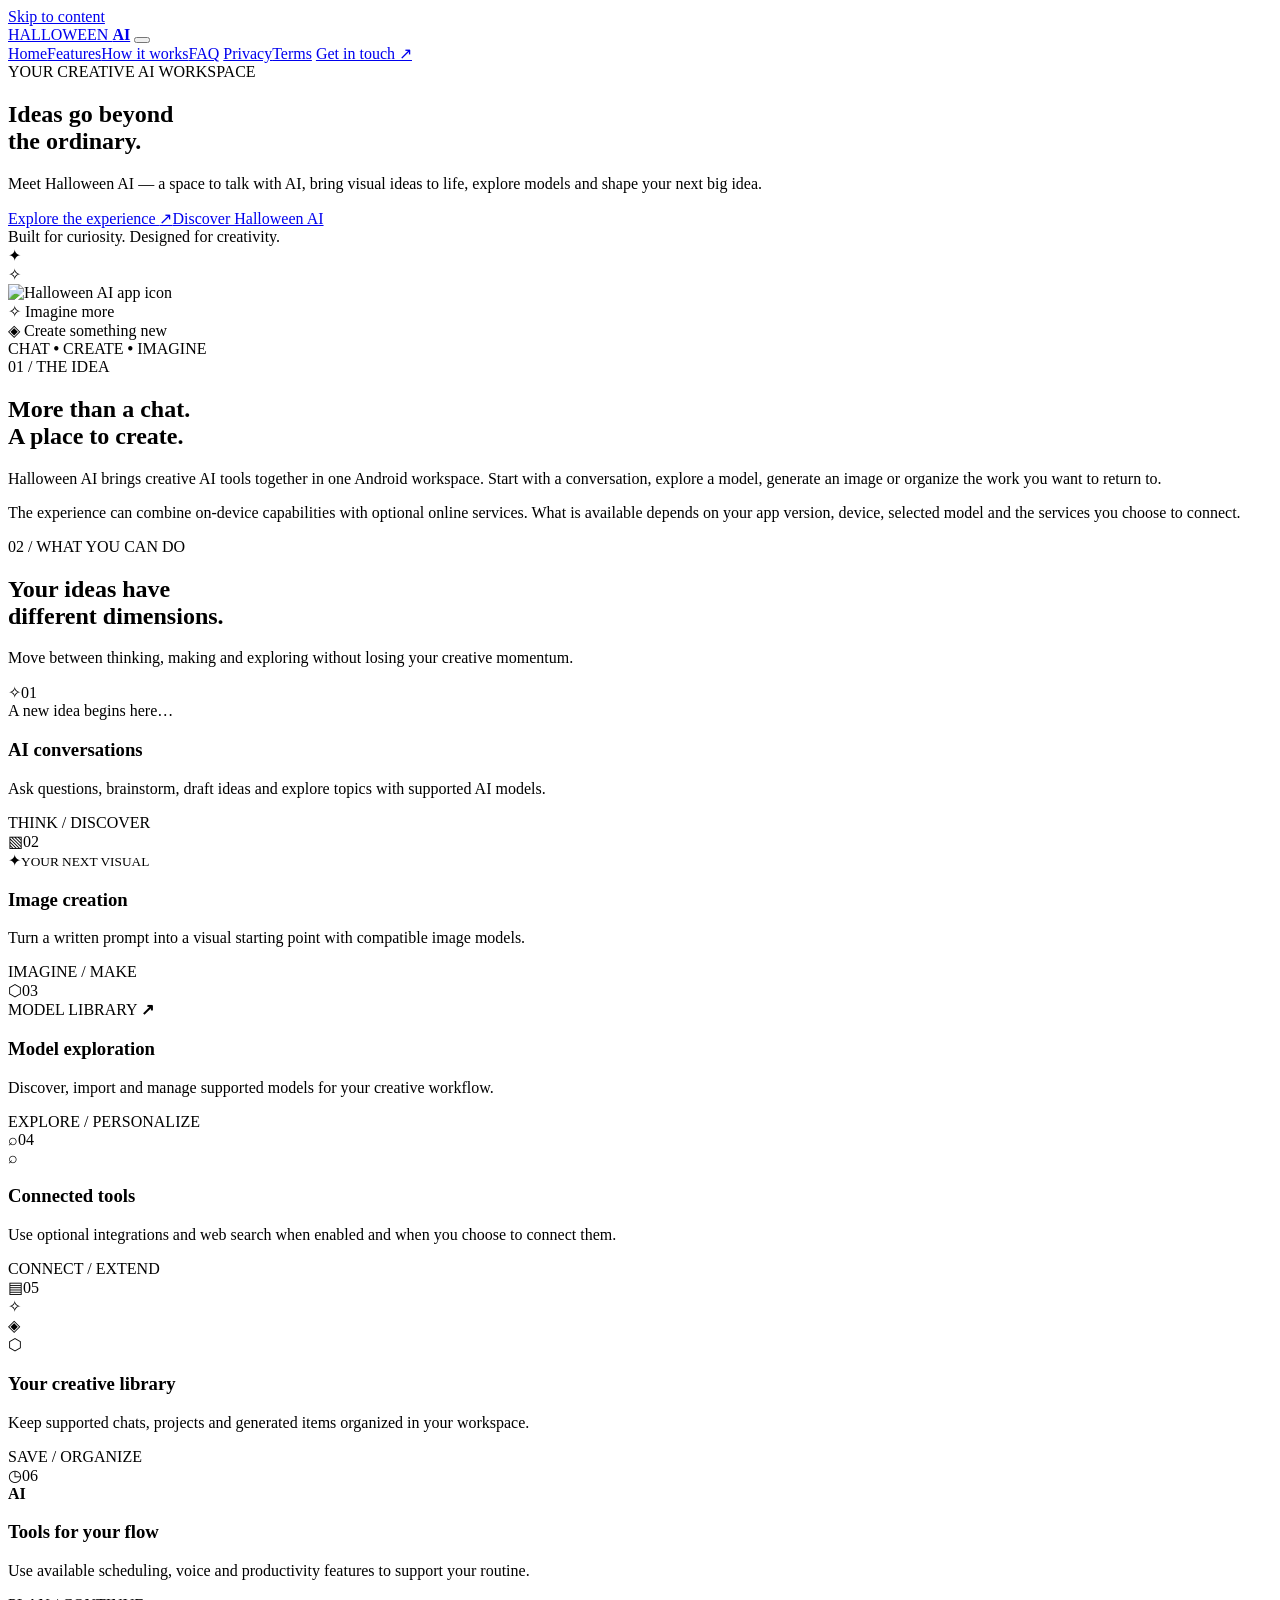
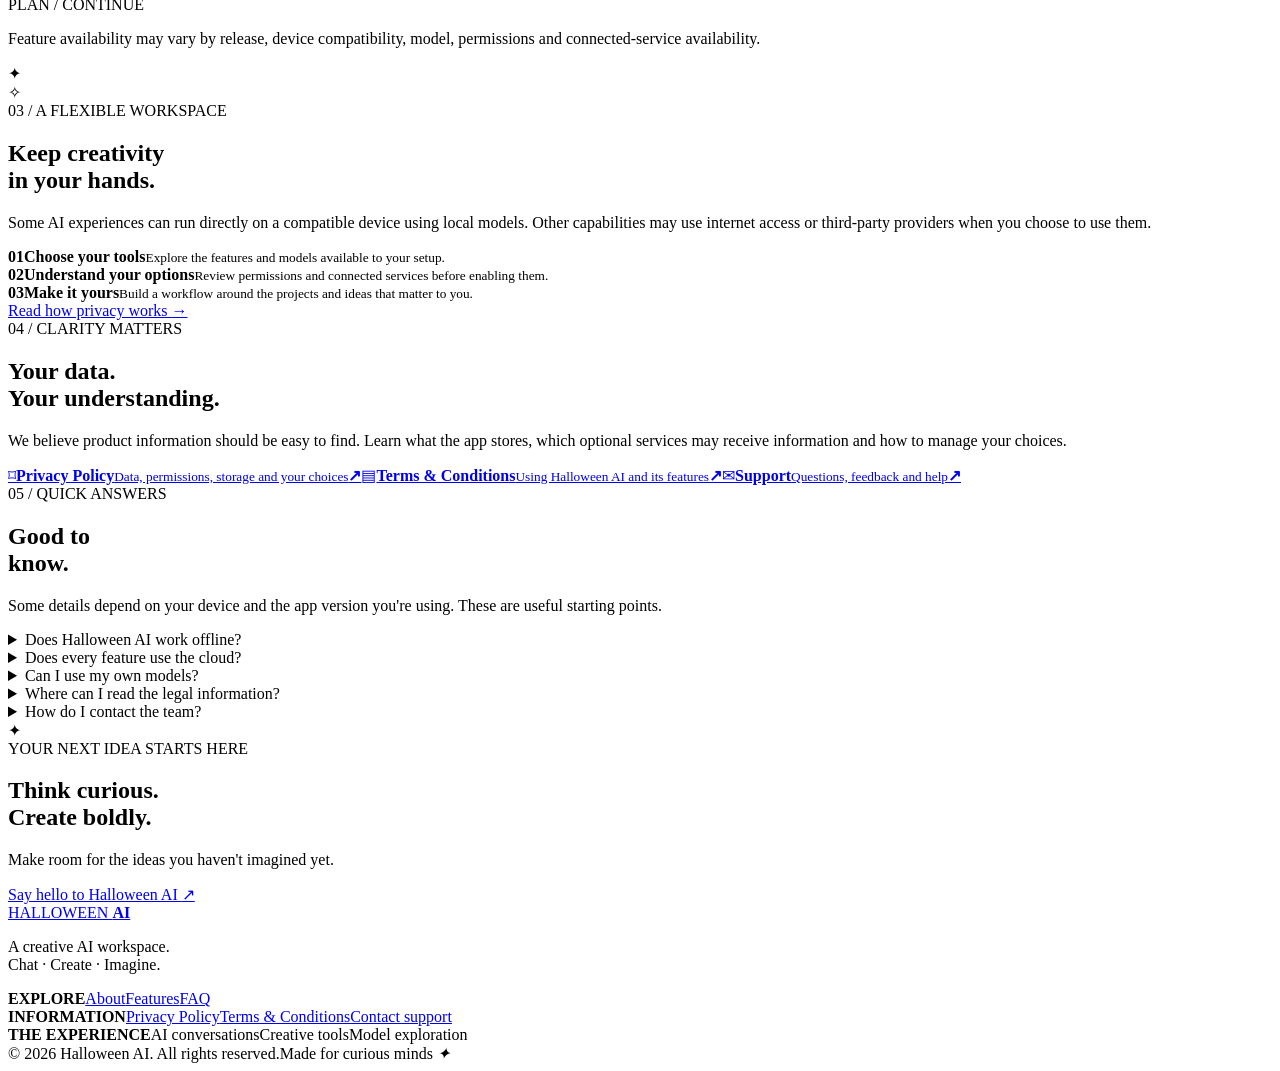
==== index.html @ 9874dac2 "Add files via upload" ====
<!doctype html>
<html lang="en">
<head>
  <meta charset="utf-8"><meta name="viewport" content="width=device-width,initial-scale=1">
  <meta name="theme-color" content="#090807">
  <meta name="description" content="Meet Halloween AI: a creative AI workspace for conversations, image creation, model discovery and optional connected tools.">
  <meta property="og:title" content="Halloween AI — Chat. Create. Imagine.">
  <meta property="og:description" content="One creative space for AI conversations, visual ideas and model exploration.">
  <meta property="og:type" content="website">
  <link rel="icon" type="image/png" href="assets/app-icon.png"><link rel="stylesheet" href="assets/style.css">
  <title>Halloween AI — Chat. Create. Imagine.</title>
</head>
<body>
<a class="skip-link" href="#main">Skip to content</a>
<header class="site-header"><div class="container nav-wrap">
  <a class="brand" href="index.html" aria-label="Halloween AI home"><img src="assets/app-icon.png" alt="" class="brand-icon"><span>HALLOWEEN <b>AI</b></span></a>
  <button class="menu-toggle" aria-expanded="false" aria-controls="site-nav" aria-label="Open navigation"><span></span><span></span><span></span></button>
  <nav class="site-nav" id="site-nav" aria-label="Main navigation">
    <a class="active" href="index.html">Home</a><a href="#features">Features</a><a href="#how-it-works">How it works</a><a href="#faq">FAQ</a>
    <a class="nav-legal" href="privacy-policy.html">Privacy</a><a class="nav-legal" href="terms.html">Terms</a>
    <a class="nav-cta" href="mailto:support.halloweenai@gmail.com?subject=Halloween%20AI%20app%20information">Get in touch <span>↗</span></a>
  </nav>
</div></header>
<main id="main">
  <section class="hero">
    <div class="hero-glow glow-one"></div><div class="hero-glow glow-two"></div><div class="stars" aria-hidden="true"></div>
    <div class="container hero-grid">
      <div class="hero-copy">
        <div class="eyebrow"><i></i> YOUR CREATIVE AI WORKSPACE</div>
        <h1>Ideas go beyond<br><span>the ordinary.</span></h1>
        <p class="hero-lead">Meet Halloween AI — a space to talk with AI, bring visual ideas to life, explore models and shape your next big idea.</p>
        <div class="hero-actions"><a class="button button-primary" href="#features">Explore the experience <span>↗</span></a><a class="button button-quiet" href="#about">Discover Halloween AI</a></div>
        <div class="hero-note"><span class="note-dot"></span> Built for curiosity. Designed for creativity.</div>
      </div>
      <div class="hero-art" aria-label="Halloween AI app identity">
        <div class="orbit orbit-a"></div><div class="orbit orbit-b"></div>
        <div class="moon"></div><div class="bat bat-one">✦</div><div class="bat bat-two">✧</div>
        <div class="app-tile"><img src="assets/app-icon.png" alt="Halloween AI app icon"><div class="tile-glint"></div></div>
        <div class="floating-chip chip-top"><span>✧</span> Imagine more</div>
        <div class="floating-chip chip-bottom"><span>◈</span> Create something new</div>
        <div class="hill hill-back"></div><div class="hill hill-front"></div>
        <div class="art-caption">CHAT <b>•</b> CREATE <b>•</b> IMAGINE</div>
      </div>
    </div>
    <div class="hero-bottom-line"></div>
  </section>

  <section class="intro section-pad" id="about"><div class="container intro-grid">
    <div><div class="section-label">01 / THE IDEA</div><h2>More than a chat.<br><span>A place to create.</span></h2></div>
    <div class="intro-copy"><p>Halloween AI brings creative AI tools together in one Android workspace. Start with a conversation, explore a model, generate an image or organize the work you want to return to.</p><p>The experience can combine on-device capabilities with optional online services. What is available depends on your app version, device, selected model and the services you choose to connect.</p></div>
  </div></section>

  <section class="features section-pad" id="features"><div class="container">
    <div class="section-heading"><div><div class="section-label">02 / WHAT YOU CAN DO</div><h2>Your ideas have<br><span>different dimensions.</span></h2></div><p>Move between thinking, making and exploring without losing your creative momentum.</p></div>
    <div class="feature-grid">
      <article class="feature-card feature-large"><div class="feature-top"><span class="feature-icon">✧</span><span class="feature-index">01</span></div><div class="feature-visual visual-chat"><div class="chat-line short"></div><div class="chat-bubble">A new idea begins here…</div><div class="chat-line medium"></div><div class="chat-line tiny"></div></div><h3>AI conversations</h3><p>Ask questions, brainstorm, draft ideas and explore topics with supported AI models.</p><span class="card-tag">THINK / DISCOVER</span></article>
      <article class="feature-card"><div class="feature-top"><span class="feature-icon">▧</span><span class="feature-index">02</span></div><div class="feature-visual visual-image"><div class="image-frame"><span>✦</span><small>YOUR NEXT VISUAL</small></div></div><h3>Image creation</h3><p>Turn a written prompt into a visual starting point with compatible image models.</p><span class="card-tag">IMAGINE / MAKE</span></article>
      <article class="feature-card"><div class="feature-top"><span class="feature-icon">⬡</span><span class="feature-index">03</span></div><div class="feature-visual visual-model"><div class="model-pill">MODEL LIBRARY <b>↗</b></div><div class="model-bars"><i></i><i></i><i></i></div></div><h3>Model exploration</h3><p>Discover, import and manage supported models for your creative workflow.</p><span class="card-tag">EXPLORE / PERSONALIZE</span></article>
      <article class="feature-card"><div class="feature-top"><span class="feature-icon">⌕</span><span class="feature-index">04</span></div><div class="feature-visual visual-search"><div class="search-orbit">⌕</div><div class="search-rings"></div></div><h3>Connected tools</h3><p>Use optional integrations and web search when enabled and when you choose to connect them.</p><span class="card-tag">CONNECT / EXTEND</span></article>
      <article class="feature-card"><div class="feature-top"><span class="feature-icon">▤</span><span class="feature-index">05</span></div><div class="feature-visual visual-library"><div class="library-card one">✧</div><div class="library-card two">◈</div><div class="library-card three">⬡</div></div><h3>Your creative library</h3><p>Keep supported chats, projects and generated items organized in your workspace.</p><span class="card-tag">SAVE / ORGANIZE</span></article>
      <article class="feature-card"><div class="feature-top"><span class="feature-icon">◷</span><span class="feature-index">06</span></div><div class="feature-visual visual-schedule"><div class="schedule-ring"><b>AI</b><span></span></div><div class="schedule-line"></div></div><h3>Tools for your flow</h3><p>Use available scheduling, voice and productivity features to support your routine.</p><span class="card-tag">PLAN / CONTINUE</span></article>
    </div>
    <p class="fine-print">Feature availability may vary by release, device compatibility, model, permissions and connected-service availability.</p>
  </div></section>

  <section class="philosophy section-pad" id="how-it-works"><div class="container philosophy-grid">
    <div class="philosophy-art"><div class="large-moon"></div><div class="tree tree-left"></div><div class="tree tree-right"></div><div class="castle"><i></i><i></i><i></i><b></b></div><div class="fog"></div><div class="pumpkin pumpkin-a">✦</div><div class="pumpkin pumpkin-b">✧</div></div>
    <div class="philosophy-copy"><div class="section-label">03 / A FLEXIBLE WORKSPACE</div><h2>Keep creativity<br><span>in your hands.</span></h2><p>Some AI experiences can run directly on a compatible device using local models. Other capabilities may use internet access or third-party providers when you choose to use them.</p><div class="principle-list"><div><b>01</b><span><strong>Choose your tools</strong><small>Explore the features and models available to your setup.</small></span></div><div><b>02</b><span><strong>Understand your options</strong><small>Review permissions and connected services before enabling them.</small></span></div><div><b>03</b><span><strong>Make it yours</strong><small>Build a workflow around the projects and ideas that matter to you.</small></span></div></div><a class="text-link" href="privacy-policy.html">Read how privacy works <span>→</span></a></div>
  </div></section>

  <section class="trust section-pad"><div class="container trust-grid"><div><div class="section-label">04 / CLARITY MATTERS</div><h2>Your data.<br><span>Your understanding.</span></h2><p>We believe product information should be easy to find. Learn what the app stores, which optional services may receive information and how to manage your choices.</p></div><div class="trust-links"><a href="privacy-policy.html"><span class="trust-icon">⌑</span><span><b>Privacy Policy</b><small>Data, permissions, storage and your choices</small></span><strong>↗</strong></a><a href="terms.html"><span class="trust-icon">▤</span><span><b>Terms &amp; Conditions</b><small>Using Halloween AI and its features</small></span><strong>↗</strong></a><a href="mailto:support.halloweenai@gmail.com"><span class="trust-icon">✉</span><span><b>Support</b><small>Questions, feedback and help</small></span><strong>↗</strong></a></div></div></section>

  <section class="faq section-pad" id="faq"><div class="container faq-grid"><div><div class="section-label">05 / QUICK ANSWERS</div><h2>Good to<br><span>know.</span></h2><p>Some details depend on your device and the app version you're using. These are useful starting points.</p></div><div class="faq-list">
    <details><summary>Does Halloween AI work offline?</summary><p>Some on-device features can work offline when the required model and files are already available. Online services such as web search, model downloads and connected-account features need an internet connection.</p></details>
    <details><summary>Does every feature use the cloud?</summary><p>No. The app may support on-device processing as well as optional online services. Check the Privacy Policy for details about specific features and their data flows.</p></details>
    <details><summary>Can I use my own models?</summary><p>The app includes model discovery and import capabilities for supported formats. Compatibility, performance and licensing depend on the model and your device.</p></details>
    <details><summary>Where can I read the legal information?</summary><p>Use the Privacy Policy and Terms &amp; Conditions links in the navigation or footer. Both pages are part of this website.</p></details>
    <details><summary>How do I contact the team?</summary><p>Email <a href="mailto:support.halloweenai@gmail.com">support.halloweenai@gmail.com</a> for questions, feedback or support requests.</p></details>
  </div></div></section>

  <section class="closing"><div class="container closing-inner"><div class="closing-orb">✦</div><div class="section-label">YOUR NEXT IDEA STARTS HERE</div><h2>Think curious.<br><span>Create boldly.</span></h2><p>Make room for the ideas you haven't imagined yet.</p><a class="button button-primary" href="mailto:support.halloweenai@gmail.com?subject=Hello%20Halloween%20AI">Say hello to Halloween AI <span>↗</span></a></div></section>
</main>
<footer class="site-footer"><div class="container footer-main"><div class="footer-brand"><a class="brand" href="index.html"><img src="assets/app-icon.png" alt="" class="brand-icon"><span>HALLOWEEN <b>AI</b></span></a><p>A creative AI workspace.<br>Chat · Create · Imagine.</p></div><div class="footer-col"><b>EXPLORE</b><a href="#about">About</a><a href="#features">Features</a><a href="#faq">FAQ</a></div><div class="footer-col"><b>INFORMATION</b><a href="privacy-policy.html">Privacy Policy</a><a href="terms.html">Terms &amp; Conditions</a><a href="mailto:support.halloweenai@gmail.com">Contact support</a></div><div class="footer-col"><b>THE EXPERIENCE</b><span>AI conversations</span><span>Creative tools</span><span>Model exploration</span></div></div><div class="container footer-bottom"><span>© <span id="year">2026</span> Halloween AI. All rights reserved.</span><span>Made for curious minds <i>✦</i></span></div></footer>
<script src="assets/site.js" defer></script>
</body></html>
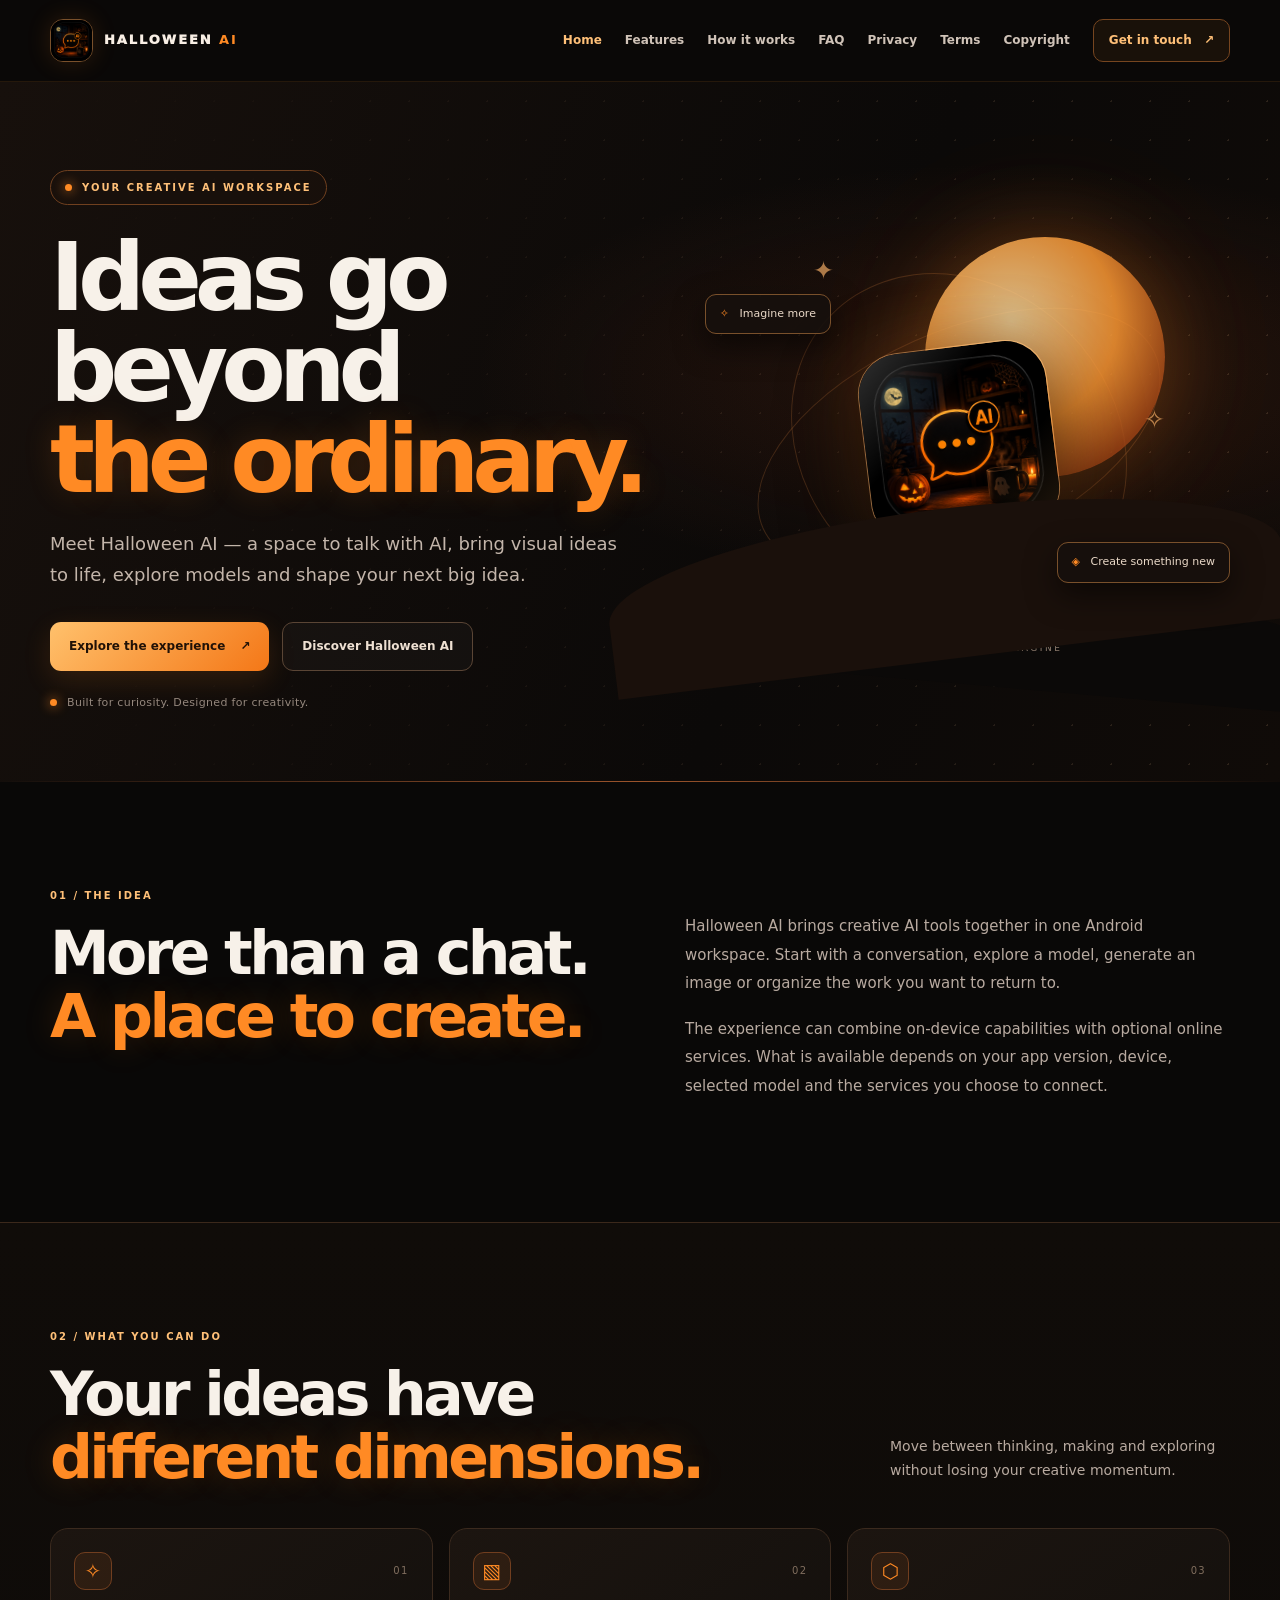
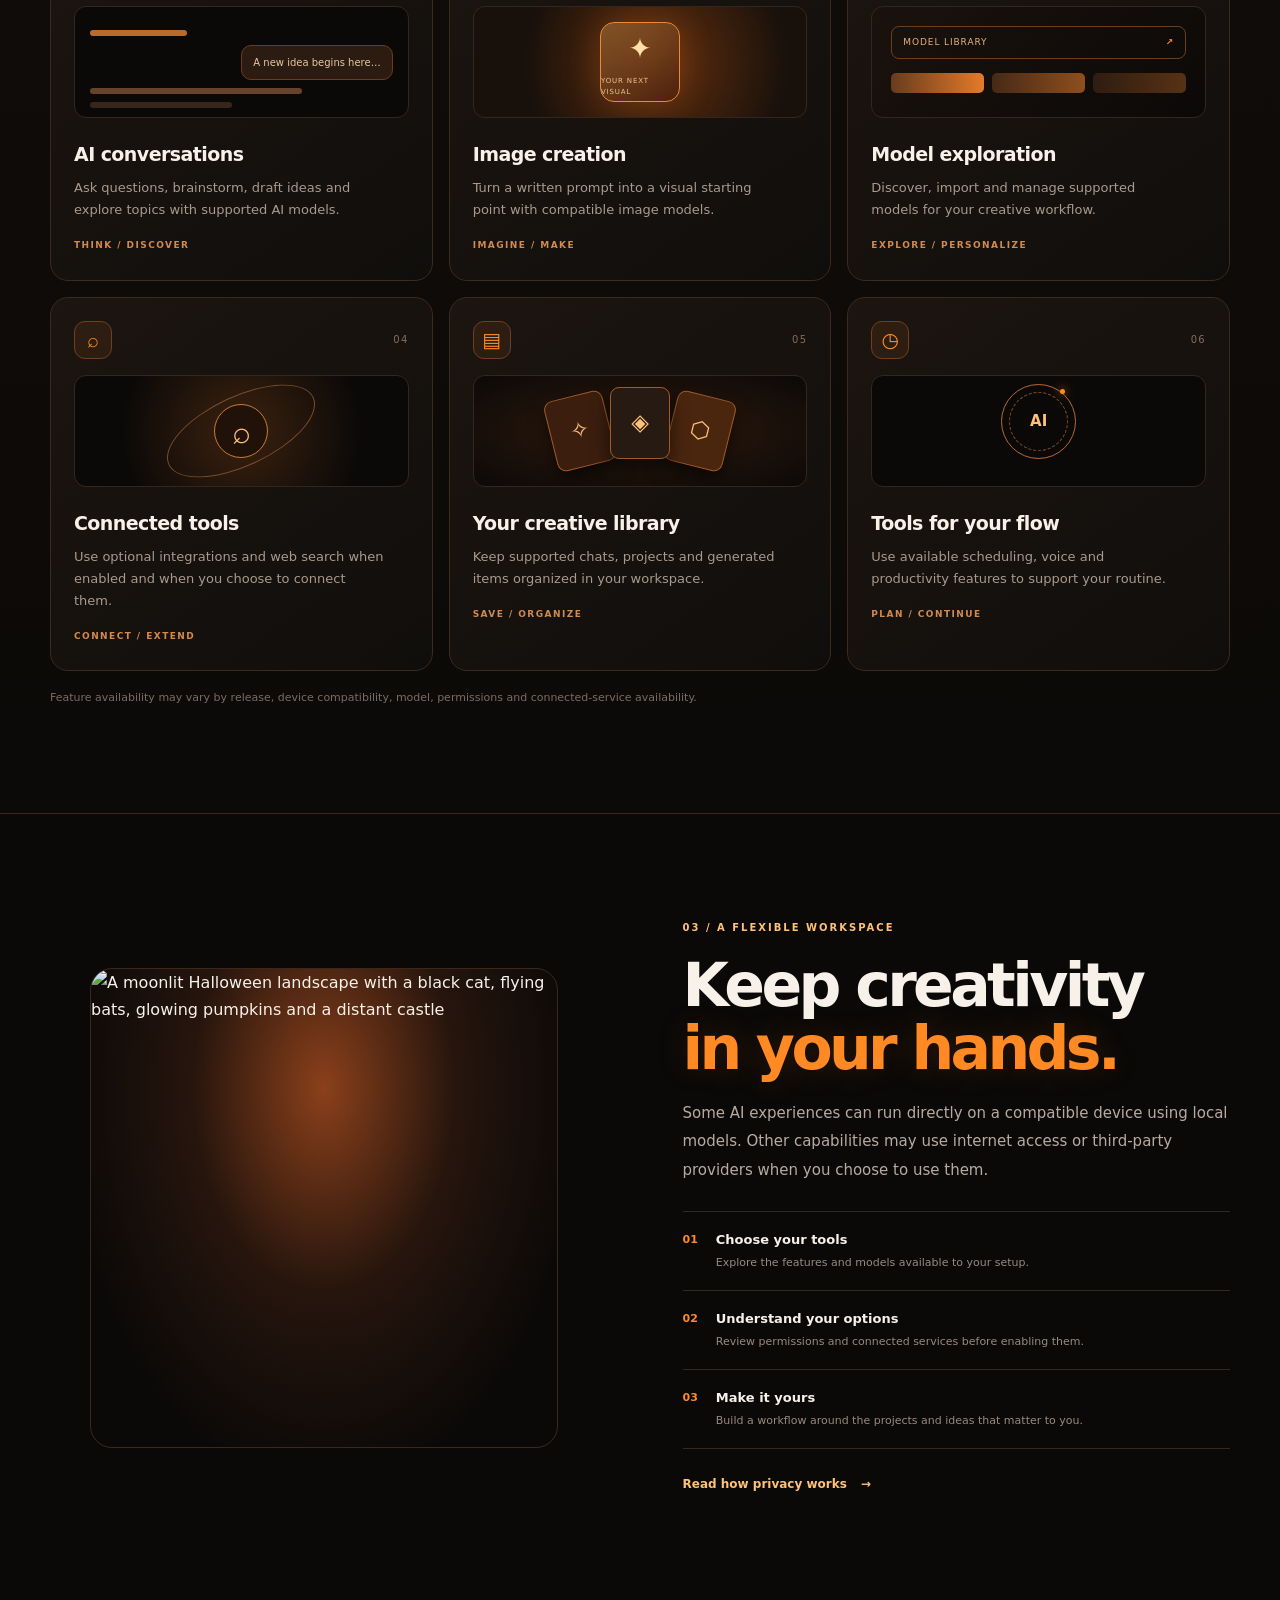
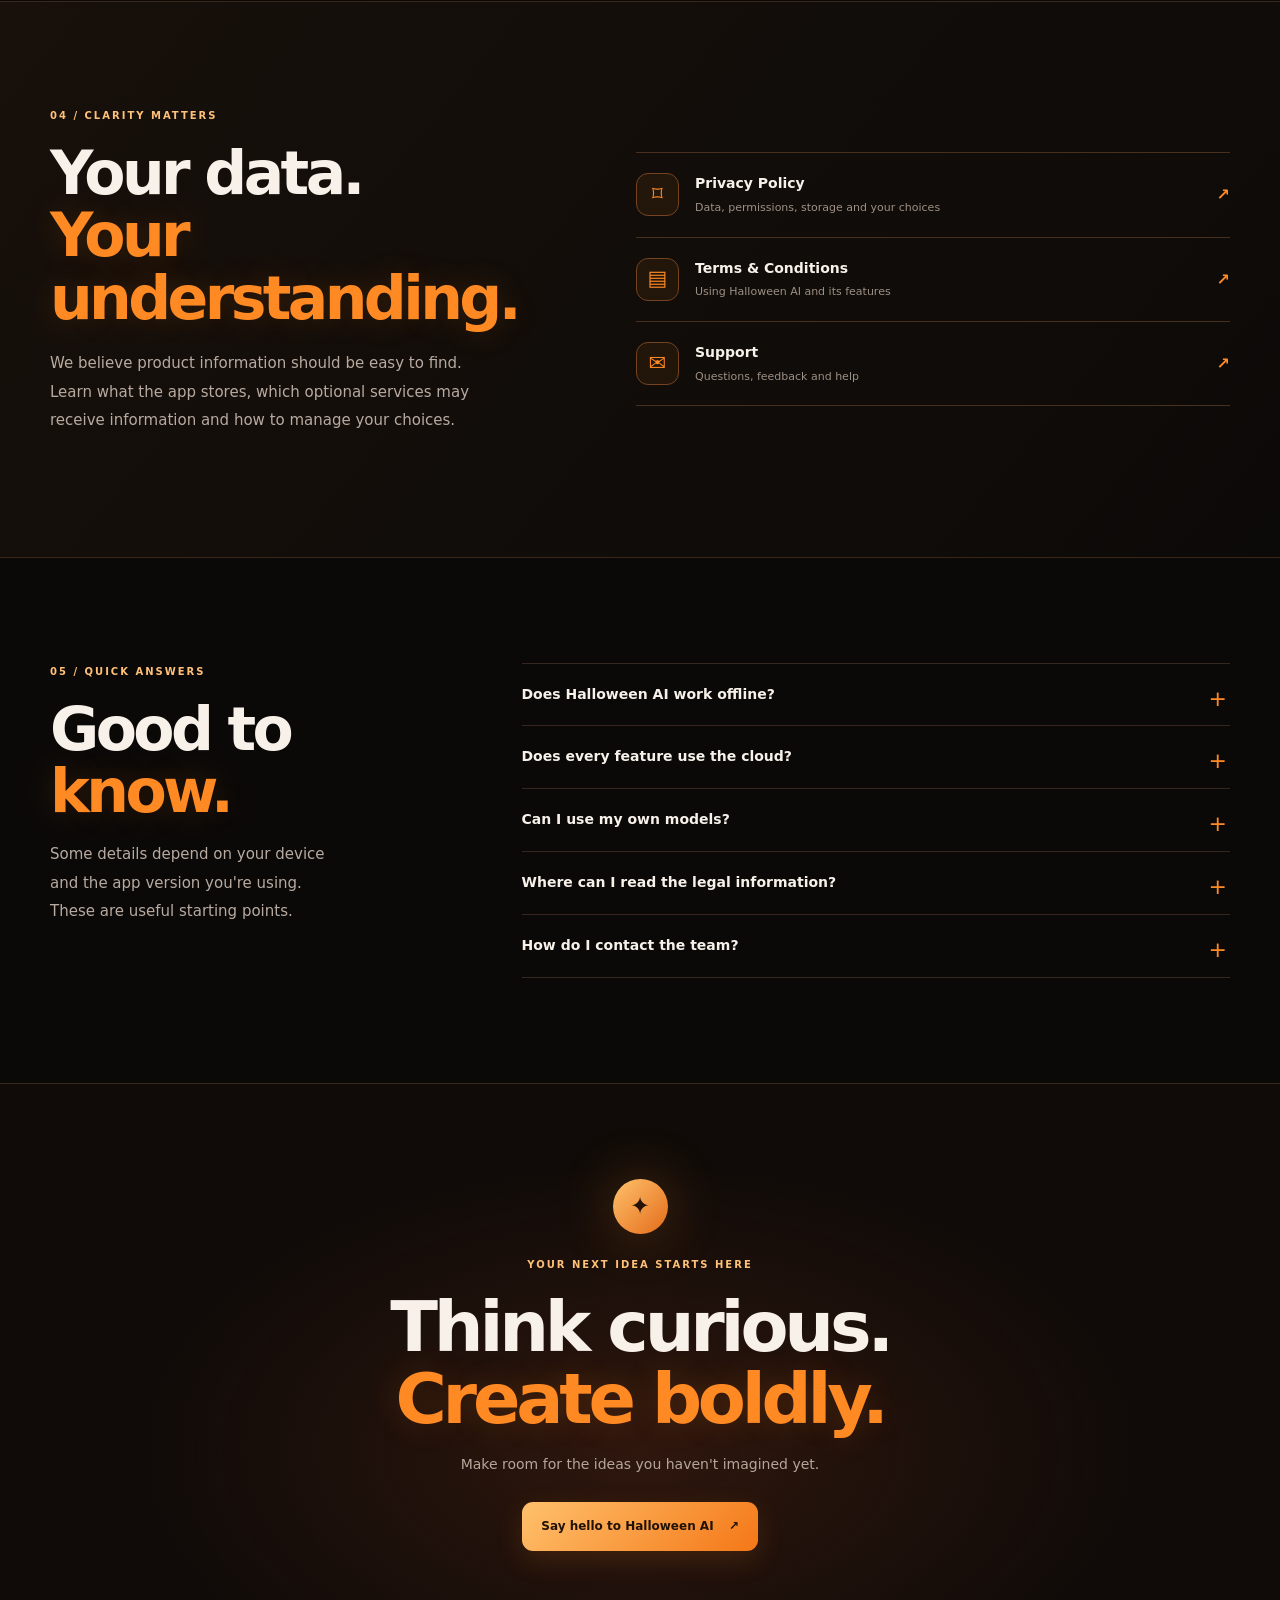
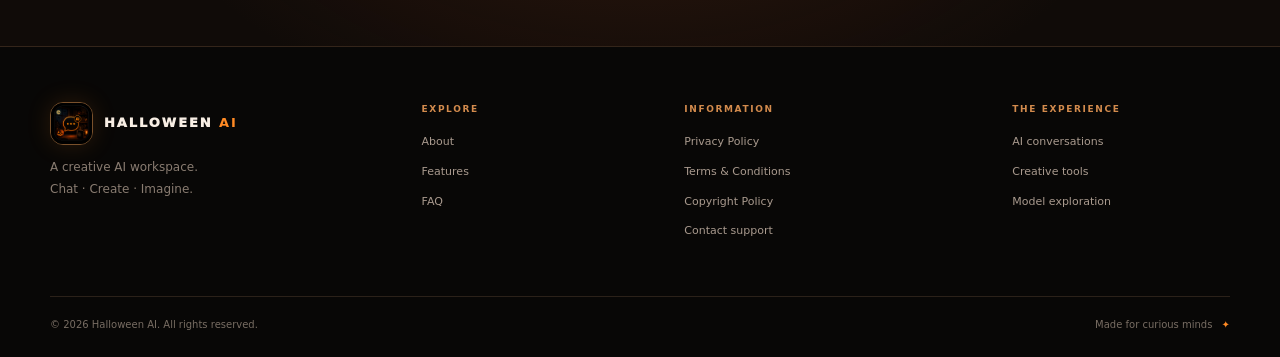
==== commit 8495e715: "Add files via upload" ====
--- a/index.html
+++ b/index.html
@@ -17,7 +17,7 @@
   <button class="menu-toggle" aria-expanded="false" aria-controls="site-nav" aria-label="Open navigation"><span></span><span></span><span></span></button>
   <nav class="site-nav" id="site-nav" aria-label="Main navigation">
     <a class="active" href="index.html">Home</a><a href="#features">Features</a><a href="#how-it-works">How it works</a><a href="#faq">FAQ</a>
-    <a class="nav-legal" href="privacy-policy.html">Privacy</a><a class="nav-legal" href="terms.html">Terms</a>
+    <a class="nav-legal" href="privacy-policy.html">Privacy</a><a class="nav-legal" href="terms.html">Terms</a><a class="nav-legal" href="copyright-policy.html">Copyright</a>
     <a class="nav-cta" href="mailto:support.halloweenai@gmail.com?subject=Halloween%20AI%20app%20information">Get in touch <span>↗</span></a>
   </nav>
 </div></header>
@@ -64,7 +64,10 @@
   </div></section>
 
   <section class="philosophy section-pad" id="how-it-works"><div class="container philosophy-grid">
-    <div class="philosophy-art"><div class="large-moon"></div><div class="tree tree-left"></div><div class="tree tree-right"></div><div class="castle"><i></i><i></i><i></i><b></b></div><div class="fog"></div><div class="pumpkin pumpkin-a">✦</div><div class="pumpkin pumpkin-b">✧</div></div>
+    <figure class="philosophy-art">
+      <img src="assets/halloween-panorama.png" alt="A moonlit Halloween landscape with a black cat, flying bats, glowing pumpkins and a distant castle">
+      <div class="panorama-shade" aria-hidden="true"></div>
+    </figure>
     <div class="philosophy-copy"><div class="section-label">03 / A FLEXIBLE WORKSPACE</div><h2>Keep creativity<br><span>in your hands.</span></h2><p>Some AI experiences can run directly on a compatible device using local models. Other capabilities may use internet access or third-party providers when you choose to use them.</p><div class="principle-list"><div><b>01</b><span><strong>Choose your tools</strong><small>Explore the features and models available to your setup.</small></span></div><div><b>02</b><span><strong>Understand your options</strong><small>Review permissions and connected services before enabling them.</small></span></div><div><b>03</b><span><strong>Make it yours</strong><small>Build a workflow around the projects and ideas that matter to you.</small></span></div></div><a class="text-link" href="privacy-policy.html">Read how privacy works <span>→</span></a></div>
   </div></section>
 
@@ -80,6 +83,6 @@
 
   <section class="closing"><div class="container closing-inner"><div class="closing-orb">✦</div><div class="section-label">YOUR NEXT IDEA STARTS HERE</div><h2>Think curious.<br><span>Create boldly.</span></h2><p>Make room for the ideas you haven't imagined yet.</p><a class="button button-primary" href="mailto:support.halloweenai@gmail.com?subject=Hello%20Halloween%20AI">Say hello to Halloween AI <span>↗</span></a></div></section>
 </main>
-<footer class="site-footer"><div class="container footer-main"><div class="footer-brand"><a class="brand" href="index.html"><img src="assets/app-icon.png" alt="" class="brand-icon"><span>HALLOWEEN <b>AI</b></span></a><p>A creative AI workspace.<br>Chat · Create · Imagine.</p></div><div class="footer-col"><b>EXPLORE</b><a href="#about">About</a><a href="#features">Features</a><a href="#faq">FAQ</a></div><div class="footer-col"><b>INFORMATION</b><a href="privacy-policy.html">Privacy Policy</a><a href="terms.html">Terms &amp; Conditions</a><a href="mailto:support.halloweenai@gmail.com">Contact support</a></div><div class="footer-col"><b>THE EXPERIENCE</b><span>AI conversations</span><span>Creative tools</span><span>Model exploration</span></div></div><div class="container footer-bottom"><span>© <span id="year">2026</span> Halloween AI. All rights reserved.</span><span>Made for curious minds <i>✦</i></span></div></footer>
+<footer class="site-footer"><div class="container footer-main"><div class="footer-brand"><a class="brand" href="index.html"><img src="assets/app-icon.png" alt="" class="brand-icon"><span>HALLOWEEN <b>AI</b></span></a><p>A creative AI workspace.<br>Chat · Create · Imagine.</p></div><div class="footer-col"><b>EXPLORE</b><a href="#about">About</a><a href="#features">Features</a><a href="#faq">FAQ</a></div><div class="footer-col"><b>INFORMATION</b><a href="privacy-policy.html">Privacy Policy</a><a href="terms.html">Terms &amp; Conditions</a><a href="copyright-policy.html">Copyright Policy</a><a href="mailto:support.halloweenai@gmail.com">Contact support</a></div><div class="footer-col"><b>THE EXPERIENCE</b><span>AI conversations</span><span>Creative tools</span><span>Model exploration</span></div></div><div class="container footer-bottom"><span>© <span id="year">2026</span> Halloween AI. All rights reserved.</span><span>Made for curious minds <i>✦</i></span></div></footer>
 <script src="assets/site.js" defer></script>
 </body></html>
--- a/assets/style.css
+++ b/assets/style.css
@@ -0,0 +1,7 @@
+:root{--bg:#090807;--bg2:#100d0b;--panel:#15110e;--ink:#f7f1e9;--muted:#b8aaa0;--dim:#887b72;--orange:#ff8a24;--gold:#ffc078;--line:#35271d;--max:1180px}*{box-sizing:border-box}html{scroll-behavior:smooth;scroll-padding-top:100px}body{margin:0;background:var(--bg);color:var(--ink);font:16px/1.7 Inter,ui-sans-serif,system-ui,-apple-system,"Segoe UI",Roboto,Arial,sans-serif}a{color:var(--gold);text-decoration:none}a:hover{color:#ffd39c}button{font:inherit}.container{width:min(var(--max),calc(100% - 48px));margin:auto}.skip-link{position:absolute;left:-9999px;top:8px;background:#fff;color:#000;padding:10px;z-index:99}.skip-link:focus{left:8px}.site-header{height:82px;position:sticky;top:0;z-index:50;background:#0b0908ed;backdrop-filter:blur(18px);border-bottom:1px solid #ff9a321c}.nav-wrap{height:100%;display:flex;align-items:center;justify-content:space-between;gap:28px}.brand{display:flex;align-items:center;gap:11px;color:#f8eee4;font-size:13px;font-weight:950;letter-spacing:.15em;white-space:nowrap}.brand:hover{color:#fff}.brand b{color:var(--orange)}.brand-icon{width:43px;height:43px;border-radius:13px;border:1px solid #79502b;box-shadow:0 0 25px #ff8b2425}.site-nav{display:flex;align-items:center;gap:23px}.site-nav>a{font-size:12px;font-weight:700;color:#d0c3b8}.site-nav>a:hover,.site-nav>a.active{color:var(--gold)}.site-nav .nav-cta{padding:10px 15px;border:1px solid #76451f;border-radius:10px;color:#ffc078;background:#ff8a2410}.nav-cta span{padding-left:8px}.menu-toggle{display:none;background:none;border:1px solid var(--line);border-radius:9px;padding:9px}.menu-toggle span{display:block;width:19px;height:2px;background:#ffc078;margin:4px}.hero{position:relative;isolation:isolate;overflow:hidden;min-height:650px;padding:88px 0 70px;background:radial-gradient(ellipse at 78% 42%,#8e3c1d38,transparent 37%),linear-gradient(112deg,#17100c,#0b0908 62%,#100b08)}.hero:after{content:"";position:absolute;z-index:-1;inset:0;opacity:.13;background-image:radial-gradient(#ffcc9b 1px,transparent 1px);background-size:39px 39px;mask-image:linear-gradient(90deg,transparent,#000)}.hero-grid{display:grid;grid-template-columns:1.05fr .95fr;align-items:center;gap:40px;position:relative;z-index:1}.hero-copy{max-width:650px}.eyebrow,.section-label{color:var(--gold);font-size:10px;font-weight:900;letter-spacing:.2em}.eyebrow{display:inline-flex;align-items:center;gap:10px;border:1px solid #70401f;border-radius:999px;padding:8px 14px;background:#1c120c99}.eyebrow i,.note-dot{width:7px;height:7px;border-radius:50%;background:var(--orange);box-shadow:0 0 12px var(--orange)}h1{font-size:clamp(55px,7.4vw,94px);line-height:.97;letter-spacing:-.075em;margin:27px 0 22px;font-weight:850}h1 span,h2 span{color:var(--orange);text-shadow:0 0 32px #ff851e2c}.hero-lead{max-width:590px;font-size:18px;color:#c3b5aa;line-height:1.75}.hero-actions{display:flex;gap:13px;flex-wrap:wrap;margin:31px 0 23px}.button{display:inline-flex;align-items:center;justify-content:center;gap:15px;min-height:49px;padding:12px 19px;border-radius:11px;font-size:12px;font-weight:850;transition:transform .2s,box-shadow .2s}.button:hover{transform:translateY(-2px);text-decoration:none}.button-primary{color:#211207;background:linear-gradient(135deg,#ffc16c,#f47717);box-shadow:0 9px 28px #ff851e24}.button-primary:hover{color:#211207;box-shadow:0 12px 35px #ff851e44}.button-quiet{color:#eee0d2;border:1px solid #5a4535;background:#ffffff06}.hero-note{display:flex;align-items:center;gap:10px;color:#94877d;font-size:11px;letter-spacing:.03em}.hero-art{height:475px;position:relative;display:grid;place-items:center;isolation:isolate}.moon{position:absolute;width:240px;height:240px;border-radius:50%;top:33px;right:12%;background:radial-gradient(circle at 36% 35%,#ffe0a4,#ff9b35 48%,#a44716 76%);box-shadow:0 0 80px #ff8a2450,0 0 170px #ff8a241e;opacity:.83}.orbit{position:absolute;border:1px solid #e88a4535;border-radius:50%;transform:rotate(-24deg)}.orbit-a{width:430px;height:220px}.orbit-b{width:360px;height:310px;transform:rotate(45deg)}.app-tile{width:190px;height:190px;border-radius:42px;position:relative;z-index:3;overflow:hidden;border:1px solid #f9b36a88;box-shadow:0 25px 80px #000a,0 0 65px #ff8a2440;transform:rotate(-7deg)}.app-tile img{width:100%;height:100%;object-fit:cover}.tile-glint{position:absolute;inset:0;background:linear-gradient(135deg,#ffffff30,transparent 35%,transparent 70%,#ffb45b22)}.floating-chip{position:absolute;z-index:5;padding:10px 14px;border:1px solid #79502b;background:#17100de8;border-radius:11px;color:#ead9c8;font-size:11px;box-shadow:0 12px 30px #0008}.floating-chip span{color:var(--orange);margin-right:7px}.chip-top{top:90px;left:3%}.chip-bottom{bottom:96px;right:0}.bat{position:absolute;color:#ffb56b;font-size:25px;opacity:.65}.bat-one{top:46px;left:23%}.bat-two{right:12%;top:195px}.hill{position:absolute;z-index:-1;bottom:20px;border-radius:50% 50% 0 0}.hill-back{width:125%;height:150px;background:#1a100b;left:-15%;transform:rotate(-7deg)}.hill-front{width:125%;height:110px;background:#0b0908;right:-20%;bottom:-8px;transform:rotate(5deg)}.art-caption{position:absolute;bottom:22px;letter-spacing:.28em;font-size:9px;color:#927f70}.art-caption b{color:var(--orange);padding:0 7px}.hero-bottom-line{position:absolute;bottom:0;left:0;width:100%;height:1px;background:linear-gradient(90deg,transparent,#9b542b,transparent)}.section-pad{padding:105px 0}.intro-grid{display:grid;grid-template-columns:1fr 1fr;gap:90px;align-items:start}.section-label{display:block;margin-bottom:18px}.intro h2,.section-heading h2,.philosophy h2,.trust h2,.faq h2,.closing h2{font-size:clamp(38px,5vw,60px);line-height:1.04;letter-spacing:-.06em;margin:0;font-weight:820}.intro-copy{padding-top:25px}.intro-copy p,.philosophy-copy>p,.trust-grid>div>p,.faq-grid>div>p{color:var(--muted);font-size:15px;line-height:1.9;margin:0 0 17px}.features{background:linear-gradient(180deg,#100c09,#0c0a08);border-top:1px solid #3b281b;border-bottom:1px solid #3b281b}.section-heading{display:flex;justify-content:space-between;align-items:end;gap:35px;margin-bottom:40px}.section-heading>p{max-width:340px;color:var(--muted);font-size:14px;margin:0 0 5px}.feature-grid{display:grid;grid-template-columns:repeat(3,1fr);gap:16px}.feature-card{min-height:345px;padding:23px;border:1px solid #3b2a1e;border-radius:18px;background:linear-gradient(145deg,#1c1510,#100e0c);position:relative;overflow:hidden;transition:transform .2s,border-color .2s}.feature-card:hover{transform:translateY(-4px);border-color:#8b5428}.feature-top{display:flex;align-items:center;justify-content:space-between}.feature-icon{width:38px;height:38px;border-radius:11px;display:grid;place-items:center;color:var(--orange);background:#ff8a2415;border:1px solid #713e1f;font-size:20px}.feature-index{font-size:10px;color:#806e5e;letter-spacing:.13em}.feature-card h3{font-size:19px;margin:20px 0 7px;letter-spacing:-.03em}.feature-card p{font-size:13px;color:#a99a8d;line-height:1.7;margin:0;max-width:310px}.card-tag{display:inline-block;margin-top:17px;font-size:9px;letter-spacing:.16em;color:#d48a4b;font-weight:850}.feature-visual{height:112px;margin:16px 0 0;position:relative;border-radius:12px;background:#0b0908;border:1px solid #35261b;overflow:hidden}.visual-chat{padding:15px}.chat-line{height:6px;border-radius:8px;background:#65442b;margin:8px 0}.chat-line.short{width:32%;background:#b96b2c}.chat-line.medium{width:70%}.chat-line.tiny{width:47%;opacity:.5}.chat-bubble{width:max-content;max-width:80%;padding:8px 11px;background:#2c1b10;border:1px solid #6c3b1d;border-radius:10px;color:#e8c6a4;font-size:10px;margin:9px 0 0 auto}.visual-image{display:grid;place-items:center;background:radial-gradient(circle at 55% 50%,#65300e,#17100b 70%)}.image-frame{width:80px;height:80px;border:1px solid #e78a3a;border-radius:14px;display:grid;place-items:center;background:linear-gradient(145deg,#ffb65b55,#4c200c);box-shadow:0 0 35px #f27a2838}.image-frame span{font-size:28px;color:#ffe0a5}.image-frame small{font-size:7px;letter-spacing:.12em;color:#f4c48d}.visual-model{padding:19px;background:linear-gradient(135deg,#1a120d,#0b0908)}.model-pill{border:1px solid #69401f;border-radius:8px;padding:8px 11px;color:#e4b27d;font-size:9px;letter-spacing:.1em}.model-pill b{float:right;color:var(--orange)}.model-bars{display:flex;gap:8px;margin-top:14px}.model-bars i{height:20px;flex:1;border-radius:5px;background:linear-gradient(90deg,#673c1e,#e47a2a)}.model-bars i:nth-child(2){opacity:.6}.model-bars i:nth-child(3){opacity:.35}.visual-search{display:grid;place-items:center;background:radial-gradient(circle,#3c220f,#0b0908 68%)}.search-orbit{z-index:2;width:54px;height:54px;border:1px solid #c87b38;border-radius:50%;display:grid;place-items:center;font-size:32px;color:#ffc078;background:#201208}.search-rings{position:absolute;width:160px;height:70px;border:1px solid #7c4c2b;border-radius:50%;transform:rotate(-25deg)}.visual-library{display:flex;align-items:center;justify-content:center;background:radial-gradient(ellipse,#321b0d,#0b0908)}.library-card{width:60px;height:72px;border:1px solid #a35a27;border-radius:9px;display:grid;place-items:center;font-size:23px;color:#ffc078;box-shadow:0 8px 18px #0009}.library-card.one{transform:rotate(-14deg);background:#3b1e0e}.library-card.two{transform:translateY(-8px);background:#261a13;z-index:2}.library-card.three{transform:rotate(14deg);background:#4a260f}.visual-schedule{display:grid;place-items:center}.schedule-ring{width:75px;height:75px;border:1px solid #b66a30;border-radius:50%;display:grid;place-items:center;position:relative;color:#ffc078}.schedule-ring:before,.schedule-ring:after{content:"";position:absolute;inset:7px;border:1px dashed #70421f;border-radius:50%}.schedule-ring b{font-size:15px}.schedule-ring span{position:absolute;width:5px;height:5px;background:var(--orange);border-radius:50%;top:4px;right:10px;box-shadow:0 0 10px var(--orange)}.fine-print{color:#796d63;font-size:11px;margin:18px 0 0}.philosophy{background:#0a0908}.philosophy-grid{display:grid;grid-template-columns:1fr 1fr;gap:85px;align-items:center}.philosophy-art{height:480px;border:1px solid #3c281a;border-radius:22px;overflow:hidden;position:relative;background:radial-gradient(ellipse at 50% 25%,#8a401b,#26150d 40%,#0b0908 78%)}.large-moon{position:absolute;top:42px;left:calc(50% - 85px);width:170px;height:170px;border-radius:50%;background:radial-gradient(circle at 35% 30%,#ffe0a1,#e9822b 60%,#8e3b15);box-shadow:0 0 65px #f28a394b}.castle{position:absolute;z-index:2;bottom:94px;left:50%;transform:translateX(-50%);width:210px;height:145px;background:#130e0b;clip-path:polygon(0 100%,0 48%,12% 48%,12% 20%,22% 20%,22% 48%,37% 48%,37% 0,48% 0,48% 48%,63% 48%,63% 25%,75% 25%,75% 48%,100% 48%,100% 100%)}.castle i{position:absolute;width:8px;height:14px;background:#e9822b;bottom:25px;left:40px}.castle i:nth-child(2){left:96px}.castle i:nth-child(3){left:158px}.castle b{position:absolute;bottom:0;left:87px;width:35px;height:60px;border-radius:50% 50% 0 0;background:#070605}.hill-back{z-index:3}.fog{position:absolute;bottom:48px;width:130%;height:65px;background:#d27a3420;filter:blur(22px);z-index:4}.tree{position:absolute;z-index:3;bottom:60px;width:3px;height:230px;background:#0c0907}.tree:before,.tree:after{content:"";position:absolute;width:3px;height:105px;background:#0c0907;transform-origin:bottom}.tree:before{transform:rotate(35deg);bottom:100px}.tree:after{transform:rotate(-38deg);bottom:130px}.tree-left{left:13%;transform:rotate(10deg)}.tree-right{right:13%;transform:rotate(-9deg)}.pumpkin{position:absolute;z-index:5;bottom:37px;color:#ffbd65;background:radial-gradient(ellipse,#fa8b2b,#78300e);width:45px;height:35px;border-radius:48%;display:grid;place-items:center;box-shadow:0 0 25px #ff7d2855;font-size:14px}.pumpkin-a{left:25%}.pumpkin-b{right:24%;bottom:28px;transform:scale(.7)}.philosophy-copy>p{margin:20px 0}.principle-list{border-top:1px solid var(--line);margin-top:27px}.principle-list>div{display:flex;gap:18px;padding:17px 0;border-bottom:1px solid var(--line)}.principle-list>div>b{font-size:11px;color:var(--orange);padding-top:2px}.principle-list strong,.principle-list small{display:block}.principle-list strong{font-size:13px}.principle-list small{color:#988a7e;font-size:11px;margin-top:3px}.text-link{display:inline-flex;gap:14px;margin-top:25px;font-size:12px;font-weight:800;color:var(--gold)}.trust{background:linear-gradient(130deg,#17100b,#0c0a08);border-top:1px solid #39271a;border-bottom:1px solid #39271a}.trust-grid{display:grid;grid-template-columns:.9fr 1.1fr;gap:100px;align-items:center}.trust-grid>div>p{max-width:430px;margin-top:20px}.trust-links{border-top:1px solid #49301e}.trust-links>a{display:flex;align-items:center;gap:16px;padding:19px 0;border-bottom:1px solid #49301e;color:var(--ink)}.trust-links>a:hover{color:var(--gold)}.trust-icon{width:43px;height:43px;border:1px solid #75431f;border-radius:12px;background:#ff8a2412;color:var(--orange);display:grid;place-items:center;font-size:21px}.trust-links b,.trust-links small{display:block}.trust-links b{font-size:14px}.trust-links small{font-size:11px;color:#9e9084;margin-top:3px}.trust-links strong{margin-left:auto;color:var(--orange)}.faq{background:#0b0908}.faq-grid{display:grid;grid-template-columns:.7fr 1.3fr;gap:90px}.faq-grid>div>p{max-width:290px;margin-top:18px}.faq-list details{border-bottom:1px solid var(--line);padding:19px 0}.faq-list details:first-child{border-top:1px solid var(--line)}.faq-list summary{list-style:none;cursor:pointer;font-size:14px;font-weight:750;position:relative;padding-right:35px}.faq-list summary::-webkit-details-marker{display:none}.faq-list summary:after{content:"+";position:absolute;right:3px;top:-3px;color:var(--orange);font-size:22px;font-weight:400}.faq-list details[open] summary:after{content:"−"}.faq-list details p{font-size:13px;line-height:1.8;color:var(--muted);max-width:650px;margin:12px 30px 0 0}.closing{padding:95px 0;text-align:center;position:relative;overflow:hidden;background:radial-gradient(ellipse at 50% 65%,#7d351c48,transparent 55%),#100b08;border-top:1px solid #39271a}.closing-inner{position:relative}.closing-orb{width:55px;height:55px;border-radius:50%;margin:0 auto 22px;display:grid;place-items:center;background:linear-gradient(135deg,#ffc16c,#e46c1a);color:#241207;box-shadow:0 0 55px #ff8a2445;font-size:24px}.closing h2{font-size:clamp(44px,6vw,70px)}.closing p{color:#b6a69a;margin:17px 0 25px;font-size:14px}.site-footer{background:#080706;border-top:1px solid #34251a}.footer-main{display:grid;grid-template-columns:1.5fr 1fr 1.3fr 1fr;gap:45px;padding:55px 0}.footer-brand p{color:#897c71;font-size:12px;line-height:1.8}.footer-col{display:flex;flex-direction:column;gap:11px}.footer-col>b{font-size:9px;letter-spacing:.18em;color:#d38b4d;margin-bottom:5px}.footer-col a,.footer-col span{font-size:11px;color:#a99a8e}.footer-col a:hover{color:var(--gold)}.footer-bottom{border-top:1px solid #2b2119;padding:19px 0 24px;display:flex;justify-content:space-between;gap:15px;color:#786d63;font-size:10px}.footer-bottom i{color:var(--orange);font-style:normal;margin-left:6px}
+/* Legal document pages share this site system. */
+.doc-hero{padding:72px 0 35px;background:radial-gradient(ellipse at 82% 0%,#74300e45,transparent 45%),linear-gradient(180deg,#15100d,#0c0b0a)}.doc-hero h1{font-size:clamp(40px,5.5vw,62px);margin:14px 0 8px;letter-spacing:-.06em}.updated{font-size:12px;color:#9f9186}.doc{max-width:880px;padding:42px 0 90px}.doc h2{font-size:22px;line-height:1.3;margin:39px 0 10px;color:#fff;letter-spacing:-.02em}.doc h3{font-size:17px;margin:24px 0 7px;color:#f6e9dc}.doc p,.doc li{color:#c8bdb3}.doc ul{padding-left:23px}.doc li{margin:8px 0}.doc code{color:#ffc078;background:#211912;padding:2px 5px;border-radius:5px}.notice{border:1px solid #5b381e;border-left:3px solid var(--orange);background:linear-gradient(110deg,#24170f,#17120e);padding:17px 19px;border-radius:0 13px 13px 0;color:#e0d0c1;margin:24px 0}.doc-nav{display:flex;gap:12px;flex-wrap:wrap;margin:0 0 25px}.doc-nav a{border:1px solid #4b3321;border-radius:9px;padding:8px 12px;font-size:11px}
+@media(max-width:900px){.site-nav{gap:14px}.site-nav>a{font-size:11px}.hero-grid{gap:15px}.hero-art{transform:scale(.9)}.philosophy-grid,.trust-grid{gap:48px}.faq-grid{gap:50px}.footer-main{gap:25px}}
+@media(max-width:700px){.container{width:calc(100% - 36px)}.site-header{height:72px}.brand-icon{width:39px;height:39px}.menu-toggle{display:block;margin-left:auto}.nav-wrap{position:relative}.site-nav{display:none;position:absolute;top:71px;left:-18px;right:-18px;padding:18px;background:#100d0bf7;border-bottom:1px solid var(--line);box-shadow:0 15px 25px #0008;align-items:stretch;flex-direction:column;gap:0}.site-nav.open{display:flex}.site-nav>a{font-size:13px;padding:12px 5px;border-bottom:1px solid #302219}.site-nav .nav-cta{margin-top:12px;text-align:center}.hero{padding:65px 0 48px;min-height:0}.hero-grid{grid-template-columns:1fr;gap:0}.hero-copy{position:relative;z-index:4}.hero-art{height:350px;margin-top:5px;transform:none}.moon{width:190px;height:190px;right:18%;top:12px}.app-tile{width:145px;height:145px;border-radius:32px}.orbit-a{width:320px;height:170px}.orbit-b{width:300px;height:250px}.chip-top{top:45px;left:1%}.chip-bottom{bottom:65px;right:0}.section-pad{padding:72px 0}.intro-grid,.philosophy-grid,.trust-grid,.faq-grid{grid-template-columns:1fr;gap:28px}.intro-copy{padding-top:0}.section-heading{display:block}.section-heading>p{margin-top:20px}.feature-grid{grid-template-columns:repeat(2,minmax(0,1fr))}.feature-card{padding:17px;min-height:330px}.feature-card h3{font-size:16px}.feature-card p{font-size:12px}.philosophy-art{height:360px;order:2}.philosophy-copy{order:1}.trust-grid{gap:20px}.faq-grid{gap:25px}.footer-main{grid-template-columns:1fr 1fr;gap:30px}.footer-brand{grid-column:1/-1}.footer-bottom{flex-direction:column}.doc-hero{padding:50px 0 28px}.doc{padding:30px 0 65px}}
+@media(max-width:420px){h1{font-size:52px}.hero-lead{font-size:16px}.hero-actions{align-items:stretch;flex-direction:column}.button{width:100%}.feature-grid{grid-template-columns:1fr}.feature-card{min-height:300px}.feature-visual{height:105px}.footer-main{gap:25px}.art-caption{font-size:8px}.floating-chip{font-size:9px;padding:8px 10px}}
+@media(prefers-reduced-motion:reduce){html{scroll-behavior:auto}*,*:before,*:after{transition:none!important;animation:none!important}}
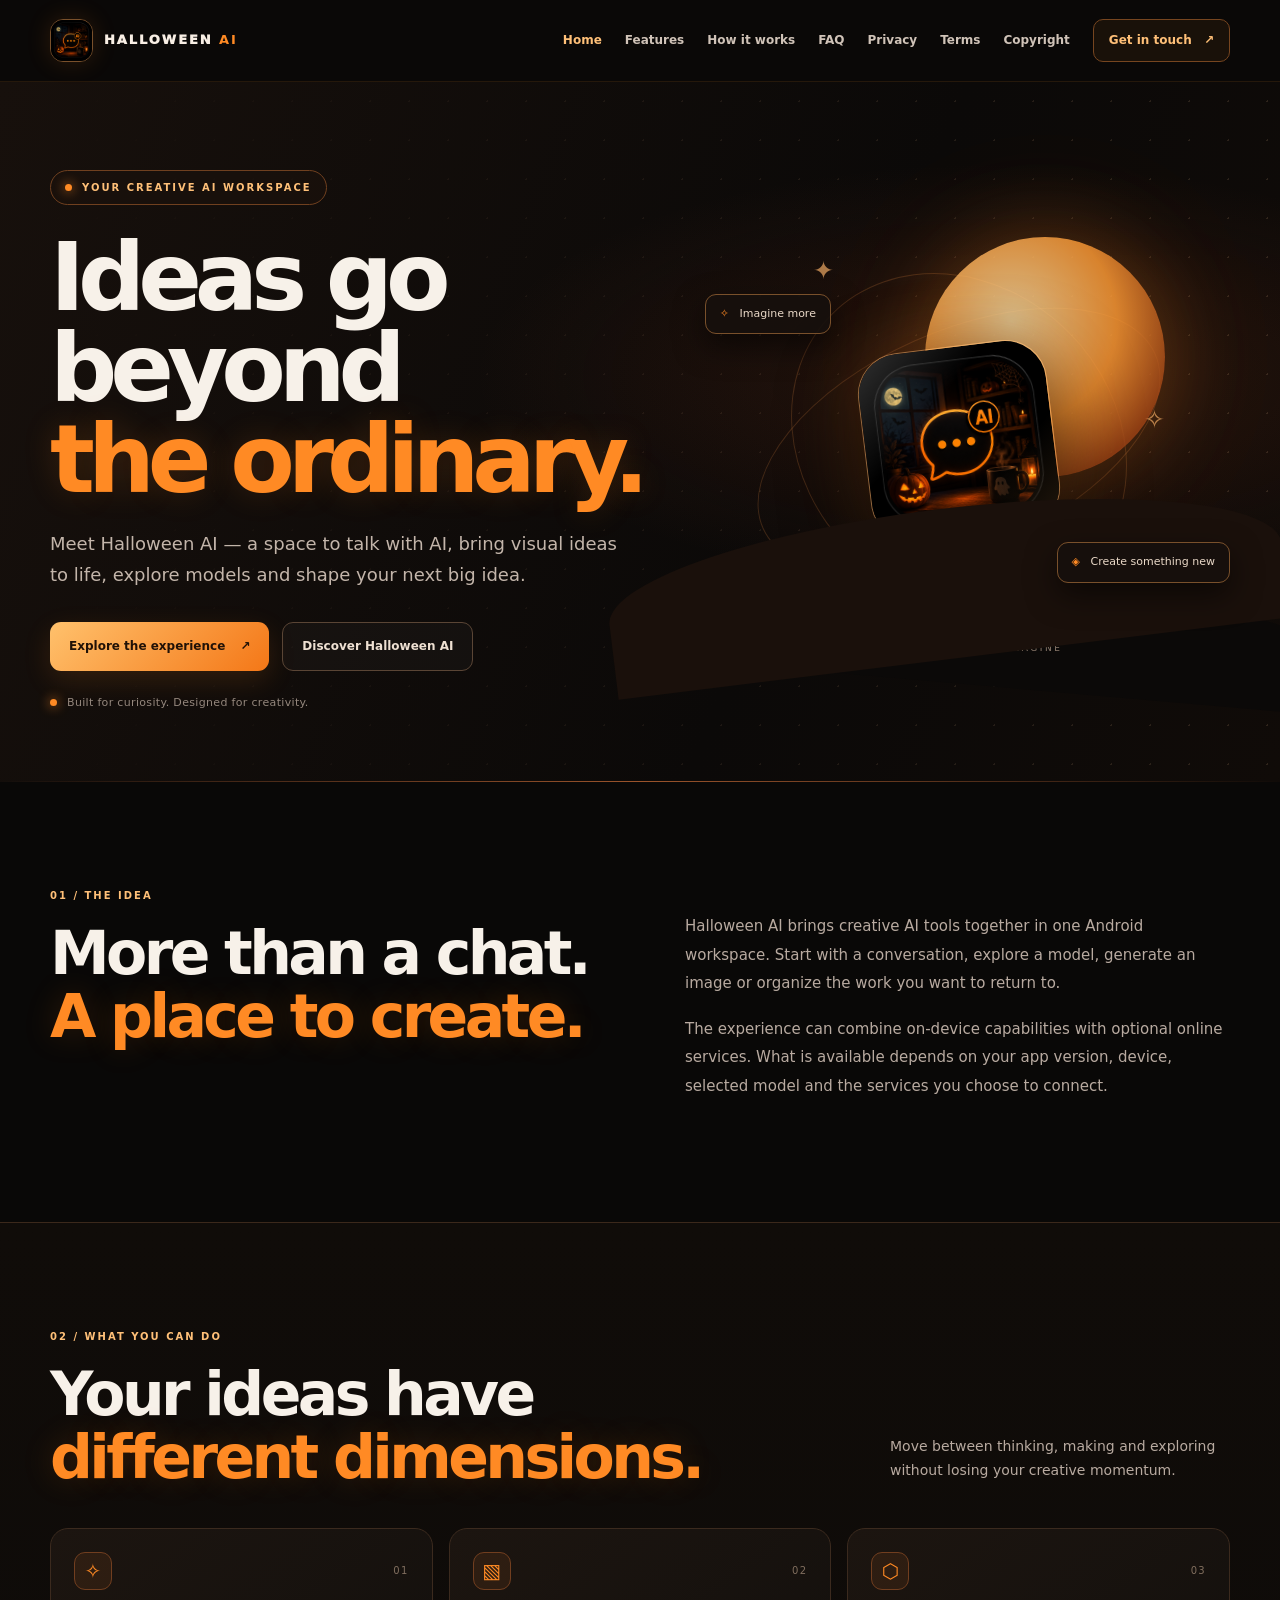
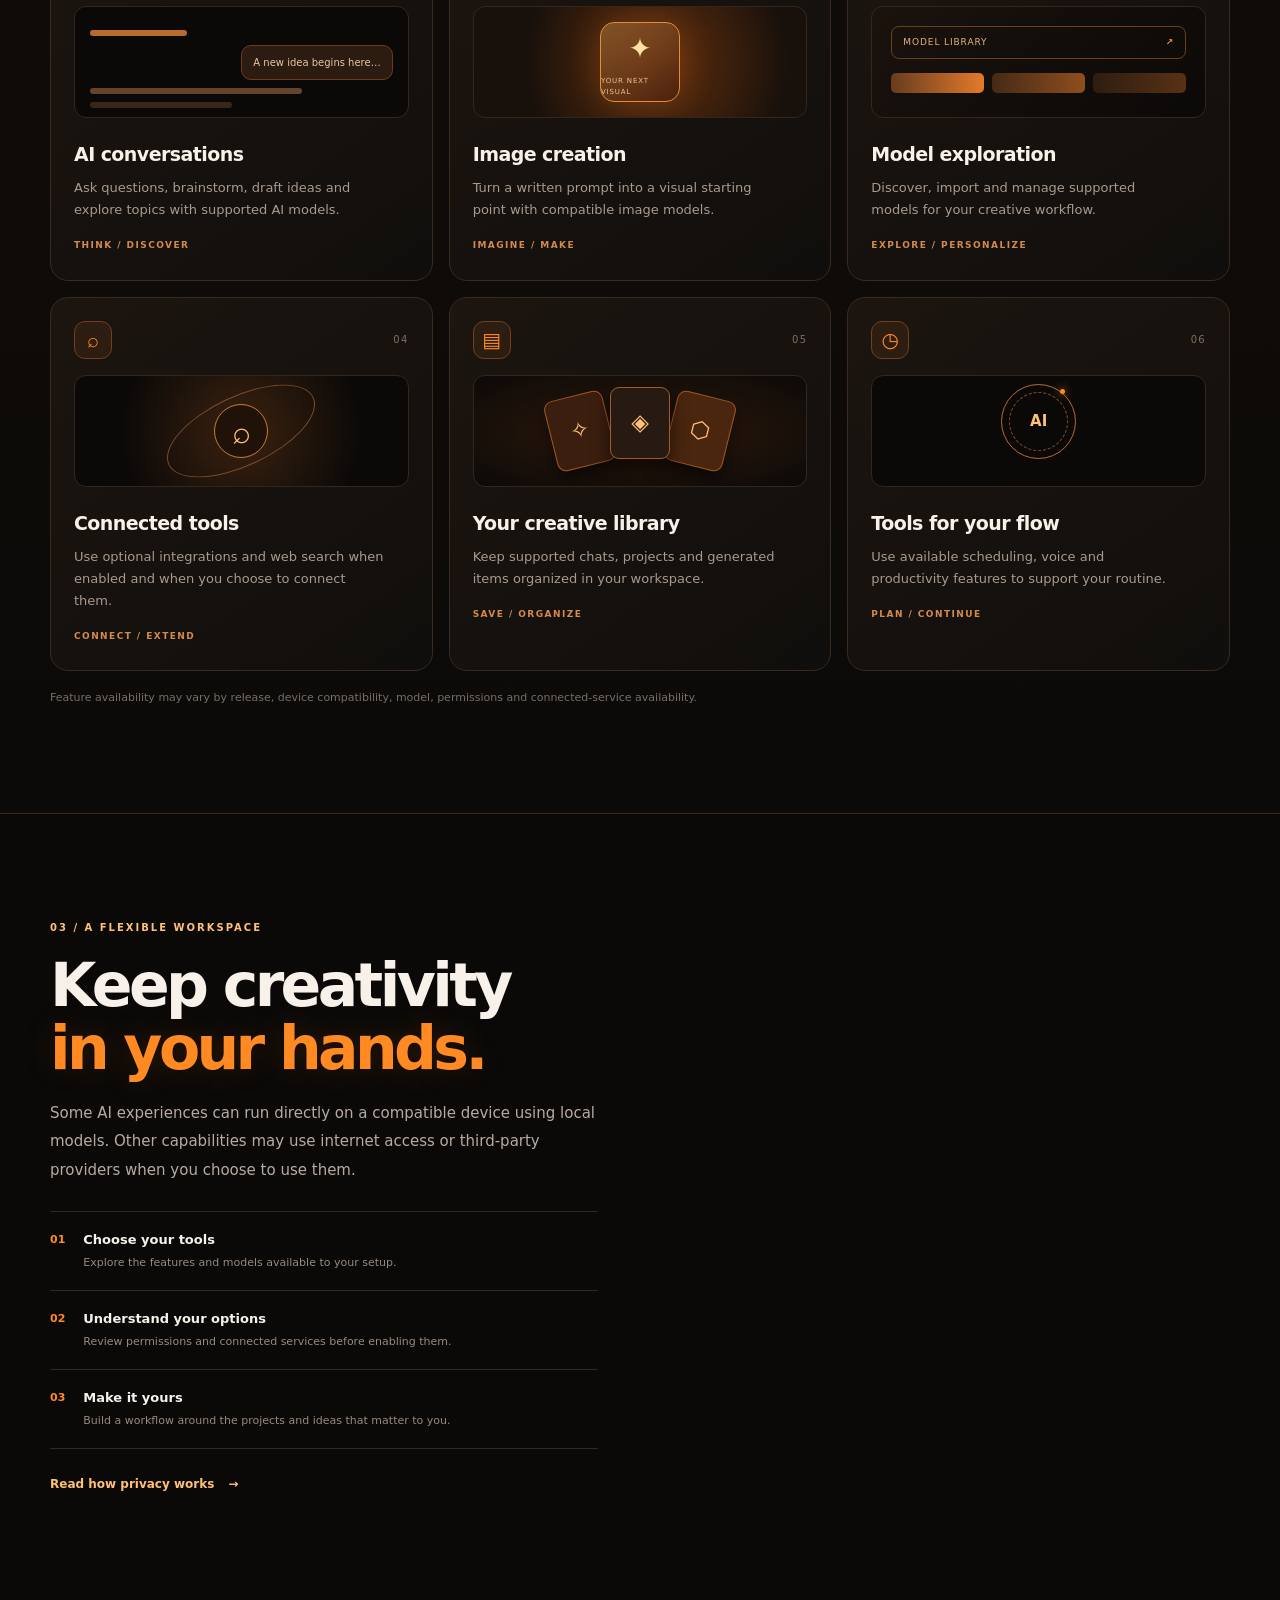
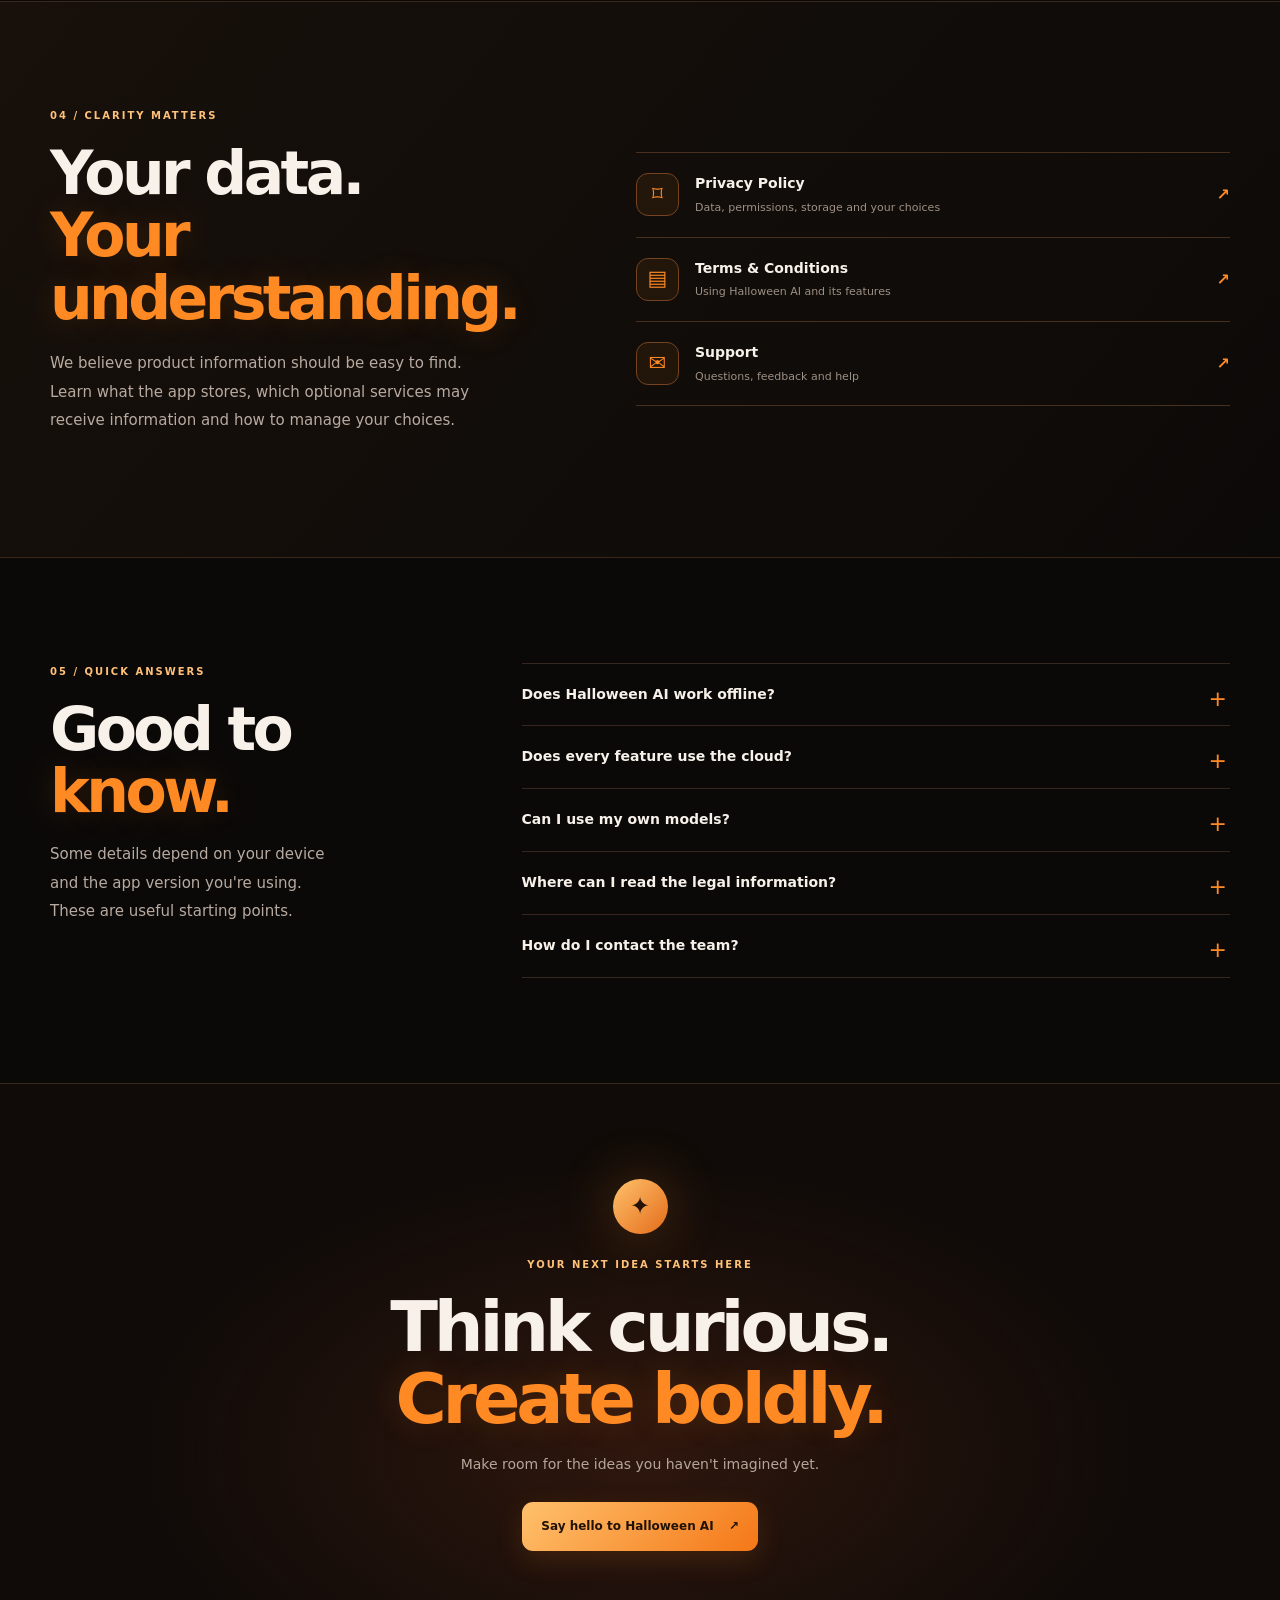
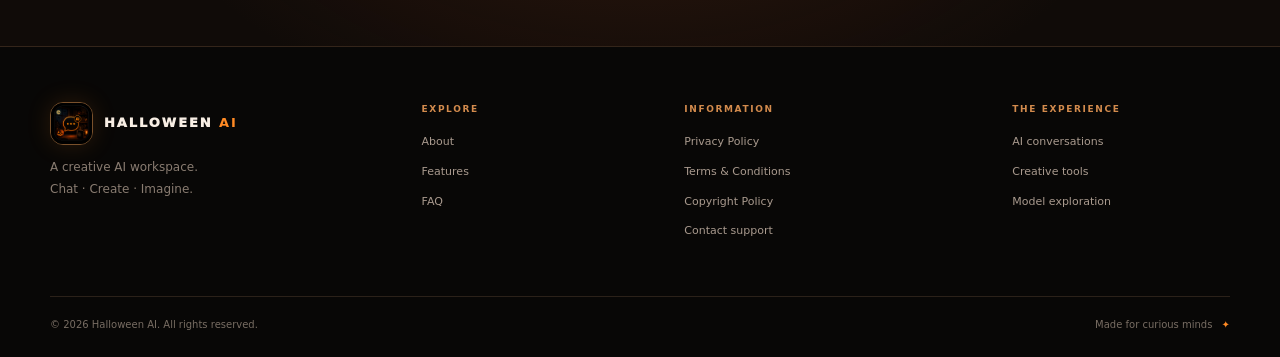
==== commit 73867621: "Add files via upload" ====
--- a/index.html
+++ b/index.html
@@ -64,10 +64,6 @@
   </div></section>
 
   <section class="philosophy section-pad" id="how-it-works"><div class="container philosophy-grid">
-    <figure class="philosophy-art">
-      <img src="assets/halloween-panorama.png" alt="A moonlit Halloween landscape with a black cat, flying bats, glowing pumpkins and a distant castle">
-      <div class="panorama-shade" aria-hidden="true"></div>
-    </figure>
     <div class="philosophy-copy"><div class="section-label">03 / A FLEXIBLE WORKSPACE</div><h2>Keep creativity<br><span>in your hands.</span></h2><p>Some AI experiences can run directly on a compatible device using local models. Other capabilities may use internet access or third-party providers when you choose to use them.</p><div class="principle-list"><div><b>01</b><span><strong>Choose your tools</strong><small>Explore the features and models available to your setup.</small></span></div><div><b>02</b><span><strong>Understand your options</strong><small>Review permissions and connected services before enabling them.</small></span></div><div><b>03</b><span><strong>Make it yours</strong><small>Build a workflow around the projects and ideas that matter to you.</small></span></div></div><a class="text-link" href="privacy-policy.html">Read how privacy works <span>→</span></a></div>
   </div></section>
 
--- a/assets/style.css
+++ b/assets/style.css
@@ -5,3 +5,32 @@
 @media(max-width:700px){.container{width:calc(100% - 36px)}.site-header{height:72px}.brand-icon{width:39px;height:39px}.menu-toggle{display:block;margin-left:auto}.nav-wrap{position:relative}.site-nav{display:none;position:absolute;top:71px;left:-18px;right:-18px;padding:18px;background:#100d0bf7;border-bottom:1px solid var(--line);box-shadow:0 15px 25px #0008;align-items:stretch;flex-direction:column;gap:0}.site-nav.open{display:flex}.site-nav>a{font-size:13px;padding:12px 5px;border-bottom:1px solid #302219}.site-nav .nav-cta{margin-top:12px;text-align:center}.hero{padding:65px 0 48px;min-height:0}.hero-grid{grid-template-columns:1fr;gap:0}.hero-copy{position:relative;z-index:4}.hero-art{height:350px;margin-top:5px;transform:none}.moon{width:190px;height:190px;right:18%;top:12px}.app-tile{width:145px;height:145px;border-radius:32px}.orbit-a{width:320px;height:170px}.orbit-b{width:300px;height:250px}.chip-top{top:45px;left:1%}.chip-bottom{bottom:65px;right:0}.section-pad{padding:72px 0}.intro-grid,.philosophy-grid,.trust-grid,.faq-grid{grid-template-columns:1fr;gap:28px}.intro-copy{padding-top:0}.section-heading{display:block}.section-heading>p{margin-top:20px}.feature-grid{grid-template-columns:repeat(2,minmax(0,1fr))}.feature-card{padding:17px;min-height:330px}.feature-card h3{font-size:16px}.feature-card p{font-size:12px}.philosophy-art{height:360px;order:2}.philosophy-copy{order:1}.trust-grid{gap:20px}.faq-grid{gap:25px}.footer-main{grid-template-columns:1fr 1fr;gap:30px}.footer-brand{grid-column:1/-1}.footer-bottom{flex-direction:column}.doc-hero{padding:50px 0 28px}.doc{padding:30px 0 65px}}
 @media(max-width:420px){h1{font-size:52px}.hero-lead{font-size:16px}.hero-actions{align-items:stretch;flex-direction:column}.button{width:100%}.feature-grid{grid-template-columns:1fr}.feature-card{min-height:300px}.feature-visual{height:105px}.footer-main{gap:25px}.art-caption{font-size:8px}.floating-chip{font-size:9px;padding:8px 10px}}
 @media(prefers-reduced-motion:reduce){html{scroll-behavior:auto}*,*:before,*:after{transition:none!important;animation:none!important}}
+
+/* Supplied panoramic Halloween artwork */
+.philosophy-art{
+  height:auto;
+  aspect-ratio:2 / 1;
+  min-height:0;
+  border:1px solid #6a4025;
+  border-radius:22px;
+  overflow:hidden;
+  position:relative;
+  background:#100b08;
+  box-shadow:0 24px 70px #0008,0 0 45px #ff8a2412;
+}
+.philosophy-art>img{
+  display:block;
+  width:100%;
+  height:100%;
+  object-fit:cover;
+  object-position:center;
+}
+.panorama-shade{
+  position:absolute;
+  inset:0;
+  pointer-events:none;
+  background:linear-gradient(90deg,#08060508 45%,#08060520 100%),linear-gradient(0deg,#08060542,transparent 35%);
+}
+@media(max-width:700px){
+  .philosophy-art{height:auto;aspect-ratio:2 / 1;order:2}
+}
